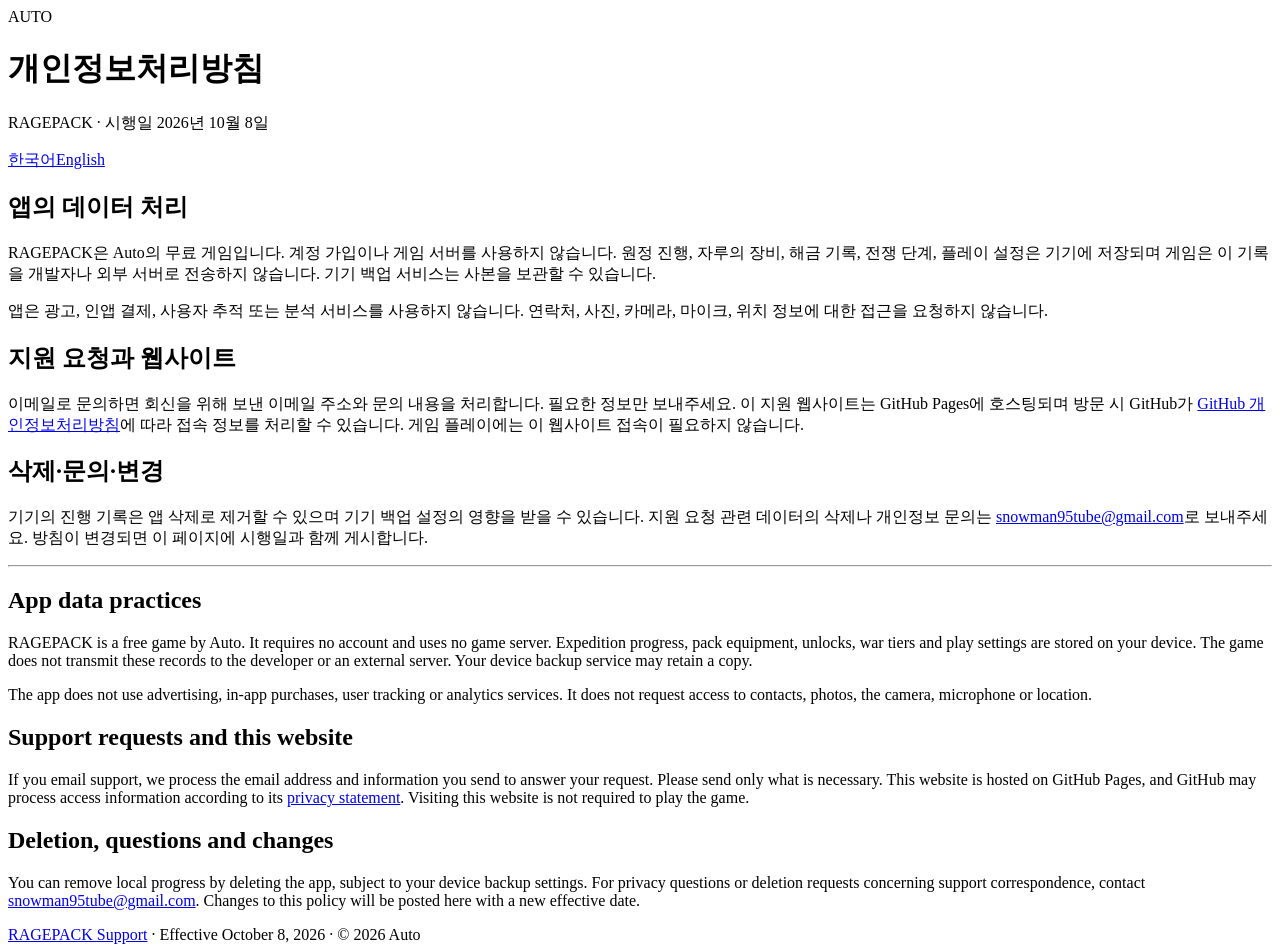
==== privacy.html @ 852b1fe8 "Publish RAGEPACK support and privacy pages" ====
<!doctype html>
<html lang="ko"><head><meta charset="utf-8"><meta name="viewport" content="width=device-width,initial-scale=1"><title>RAGEPACK 개인정보처리방침 · Auto</title><meta name="description" content="RAGEPACK privacy policy."><link rel="stylesheet" href="style.css"></head><body><main>
<header><div class="brand">AUTO</div><h1>개인정보처리방침</h1><p class="subtle">RAGEPACK · 시행일 2026년 10월 8일</p><nav aria-label="Languages"><a href="#korean">한국어</a><a href="#english">English</a></nav></header>
<section id="korean" lang="ko"><h2>앱의 데이터 처리</h2><p>RAGEPACK은 Auto의 무료 게임입니다. 계정 가입이나 게임 서버를 사용하지 않습니다. 원정 진행, 자루의 장비, 해금 기록, 전쟁 단계, 플레이 설정은 기기에 저장되며 게임은 이 기록을 개발자나 외부 서버로 전송하지 않습니다. 기기 백업 서비스는 사본을 보관할 수 있습니다.</p><p>앱은 광고, 인앱 결제, 사용자 추적 또는 분석 서비스를 사용하지 않습니다. 연락처, 사진, 카메라, 마이크, 위치 정보에 대한 접근을 요청하지 않습니다.</p>
<h2>지원 요청과 웹사이트</h2><p>이메일로 문의하면 회신을 위해 보낸 이메일 주소와 문의 내용을 처리합니다. 필요한 정보만 보내주세요. 이 지원 웹사이트는 GitHub Pages에 호스팅되며 방문 시 GitHub가 <a href="https://docs.github.com/en/site-policy/privacy-policies/github-general-privacy-statement">GitHub 개인정보처리방침</a>에 따라 접속 정보를 처리할 수 있습니다. 게임 플레이에는 이 웹사이트 접속이 필요하지 않습니다.</p>
<h2>삭제·문의·변경</h2><p>기기의 진행 기록은 앱 삭제로 제거할 수 있으며 기기 백업 설정의 영향을 받을 수 있습니다. 지원 요청 관련 데이터의 삭제나 개인정보 문의는 <a href="mailto:snowman95tube@gmail.com">snowman95tube@gmail.com</a>로 보내주세요. 방침이 변경되면 이 페이지에 시행일과 함께 게시합니다.</p></section>
<hr><section id="english" lang="en"><h2>App data practices</h2><p>RAGEPACK is a free game by Auto. It requires no account and uses no game server. Expedition progress, pack equipment, unlocks, war tiers and play settings are stored on your device. The game does not transmit these records to the developer or an external server. Your device backup service may retain a copy.</p><p>The app does not use advertising, in-app purchases, user tracking or analytics services. It does not request access to contacts, photos, the camera, microphone or location.</p>
<h2>Support requests and this website</h2><p>If you email support, we process the email address and information you send to answer your request. Please send only what is necessary. This website is hosted on GitHub Pages, and GitHub may process access information according to its <a href="https://docs.github.com/en/site-policy/privacy-policies/github-general-privacy-statement">privacy statement</a>. Visiting this website is not required to play the game.</p>
<h2>Deletion, questions and changes</h2><p>You can remove local progress by deleting the app, subject to your device backup settings. For privacy questions or deletion requests concerning support correspondence, contact <a href="mailto:snowman95tube@gmail.com">snowman95tube@gmail.com</a>. Changes to this policy will be posted here with a new effective date.</p></section>
<footer><a href="index.html">RAGEPACK Support</a> · Effective October 8, 2026 · © 2026 Auto</footer></main></body></html>
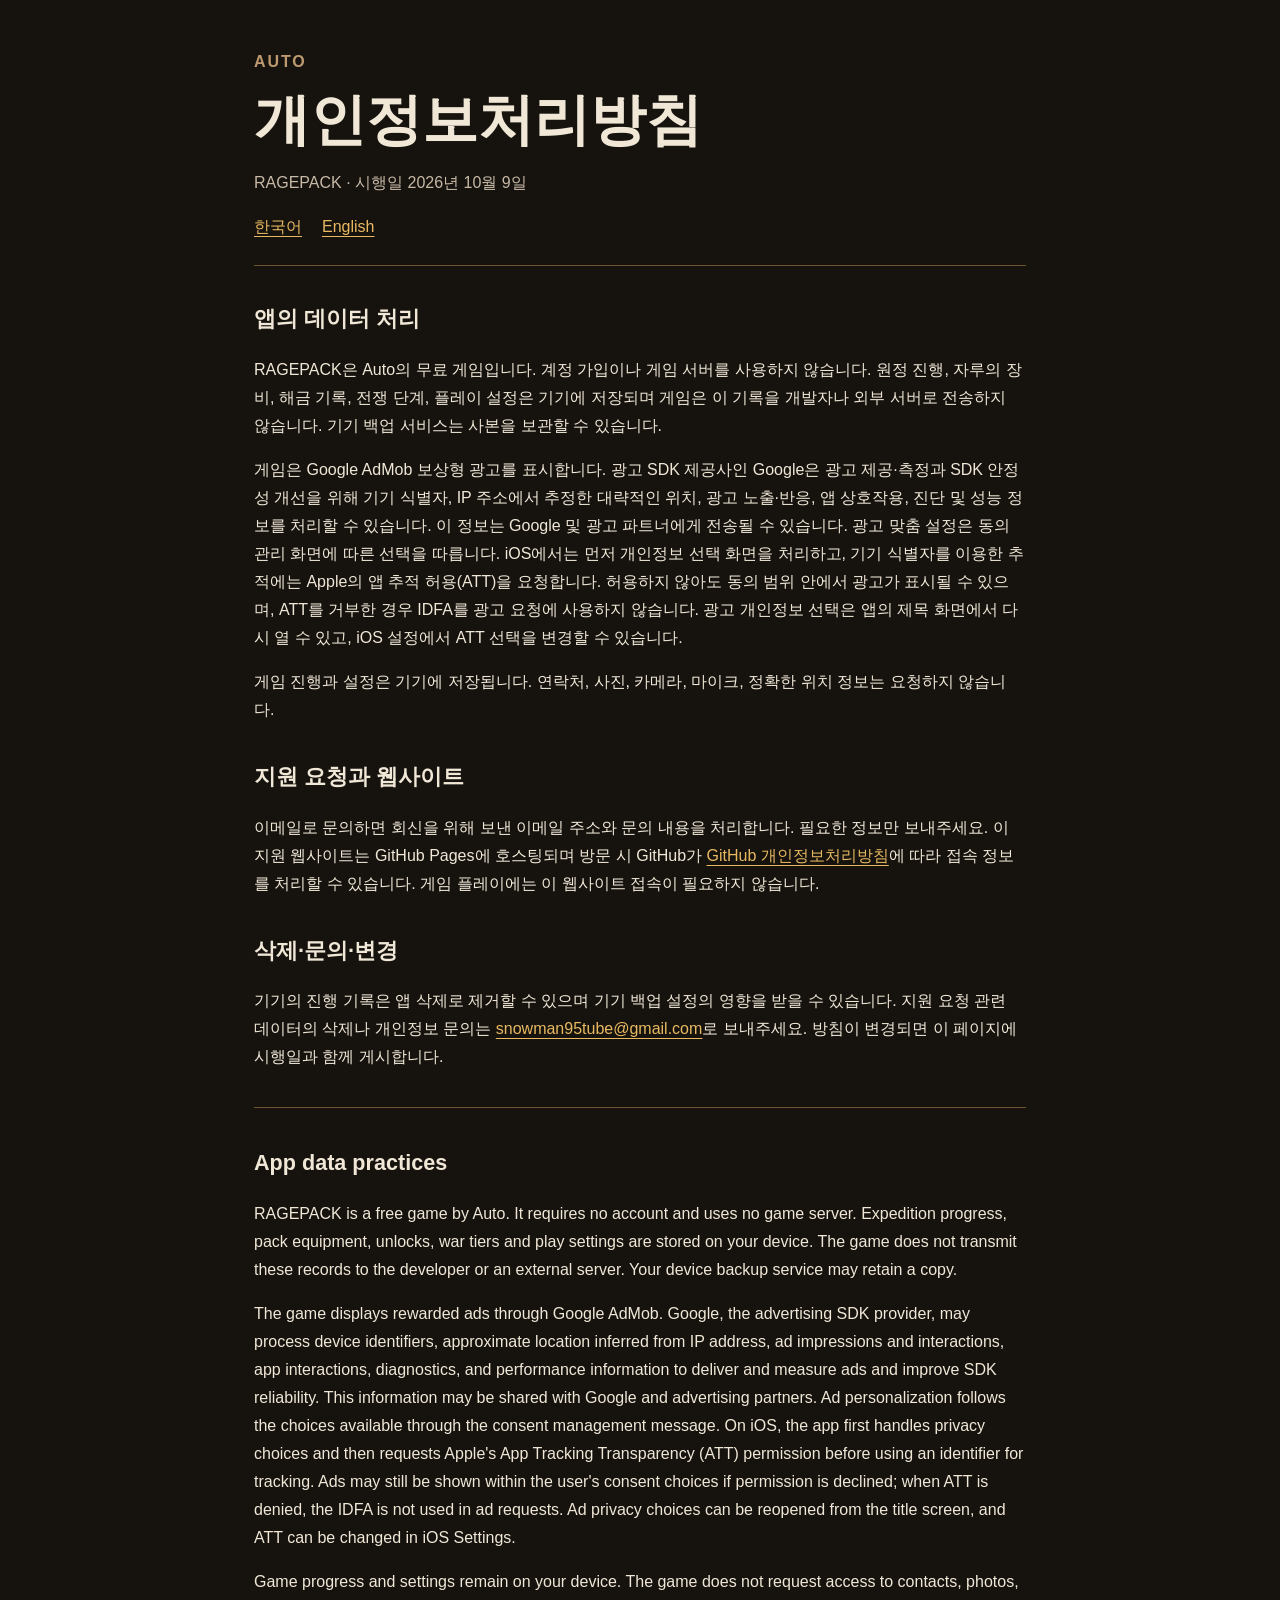
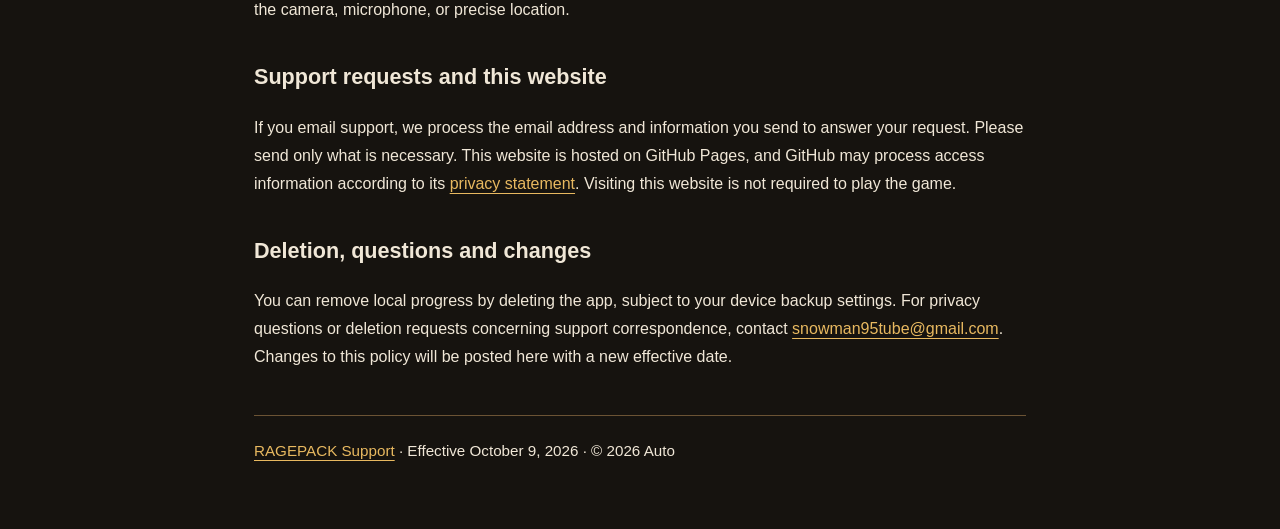
==== commit 8ce89244: "Update RAGEPACK ad privacy disclosures" ====
--- a/privacy.html
+++ b/privacy.html
@@ -1,10 +1,10 @@
 <!doctype html>
 <html lang="ko"><head><meta charset="utf-8"><meta name="viewport" content="width=device-width,initial-scale=1"><title>RAGEPACK 개인정보처리방침 · Auto</title><meta name="description" content="RAGEPACK privacy policy."><link rel="stylesheet" href="style.css"></head><body><main>
-<header><div class="brand">AUTO</div><h1>개인정보처리방침</h1><p class="subtle">RAGEPACK · 시행일 2026년 10월 8일</p><nav aria-label="Languages"><a href="#korean">한국어</a><a href="#english">English</a></nav></header>
-<section id="korean" lang="ko"><h2>앱의 데이터 처리</h2><p>RAGEPACK은 Auto의 무료 게임입니다. 계정 가입이나 게임 서버를 사용하지 않습니다. 원정 진행, 자루의 장비, 해금 기록, 전쟁 단계, 플레이 설정은 기기에 저장되며 게임은 이 기록을 개발자나 외부 서버로 전송하지 않습니다. 기기 백업 서비스는 사본을 보관할 수 있습니다.</p><p>앱은 광고, 인앱 결제, 사용자 추적 또는 분석 서비스를 사용하지 않습니다. 연락처, 사진, 카메라, 마이크, 위치 정보에 대한 접근을 요청하지 않습니다.</p>
+<header><div class="brand">AUTO</div><h1>개인정보처리방침</h1><p class="subtle">RAGEPACK · 시행일 2026년 10월 9일</p><nav aria-label="Languages"><a href="#korean">한국어</a><a href="#english">English</a></nav></header>
+<section id="korean" lang="ko"><h2>앱의 데이터 처리</h2><p>RAGEPACK은 Auto의 무료 게임입니다. 계정 가입이나 게임 서버를 사용하지 않습니다. 원정 진행, 자루의 장비, 해금 기록, 전쟁 단계, 플레이 설정은 기기에 저장되며 게임은 이 기록을 개발자나 외부 서버로 전송하지 않습니다. 기기 백업 서비스는 사본을 보관할 수 있습니다.</p><p>게임은 Google AdMob 보상형 광고를 표시합니다. 광고 SDK 제공사인 Google은 광고 제공·측정과 SDK 안정성 개선을 위해 기기 식별자, IP 주소에서 추정한 대략적인 위치, 광고 노출·반응, 앱 상호작용, 진단 및 성능 정보를 처리할 수 있습니다. 이 정보는 Google 및 광고 파트너에게 전송될 수 있습니다. 광고 맞춤 설정은 동의 관리 화면에 따른 선택을 따릅니다. iOS에서는 먼저 개인정보 선택 화면을 처리하고, 기기 식별자를 이용한 추적에는 Apple의 앱 추적 허용(ATT)을 요청합니다. 허용하지 않아도 동의 범위 안에서 광고가 표시될 수 있으며, ATT를 거부한 경우 IDFA를 광고 요청에 사용하지 않습니다. 광고 개인정보 선택은 앱의 제목 화면에서 다시 열 수 있고, iOS 설정에서 ATT 선택을 변경할 수 있습니다.</p><p>게임 진행과 설정은 기기에 저장됩니다. 연락처, 사진, 카메라, 마이크, 정확한 위치 정보는 요청하지 않습니다.</p>
 <h2>지원 요청과 웹사이트</h2><p>이메일로 문의하면 회신을 위해 보낸 이메일 주소와 문의 내용을 처리합니다. 필요한 정보만 보내주세요. 이 지원 웹사이트는 GitHub Pages에 호스팅되며 방문 시 GitHub가 <a href="https://docs.github.com/en/site-policy/privacy-policies/github-general-privacy-statement">GitHub 개인정보처리방침</a>에 따라 접속 정보를 처리할 수 있습니다. 게임 플레이에는 이 웹사이트 접속이 필요하지 않습니다.</p>
 <h2>삭제·문의·변경</h2><p>기기의 진행 기록은 앱 삭제로 제거할 수 있으며 기기 백업 설정의 영향을 받을 수 있습니다. 지원 요청 관련 데이터의 삭제나 개인정보 문의는 <a href="mailto:snowman95tube@gmail.com">snowman95tube@gmail.com</a>로 보내주세요. 방침이 변경되면 이 페이지에 시행일과 함께 게시합니다.</p></section>
-<hr><section id="english" lang="en"><h2>App data practices</h2><p>RAGEPACK is a free game by Auto. It requires no account and uses no game server. Expedition progress, pack equipment, unlocks, war tiers and play settings are stored on your device. The game does not transmit these records to the developer or an external server. Your device backup service may retain a copy.</p><p>The app does not use advertising, in-app purchases, user tracking or analytics services. It does not request access to contacts, photos, the camera, microphone or location.</p>
+<hr><section id="english" lang="en"><h2>App data practices</h2><p>RAGEPACK is a free game by Auto. It requires no account and uses no game server. Expedition progress, pack equipment, unlocks, war tiers and play settings are stored on your device. The game does not transmit these records to the developer or an external server. Your device backup service may retain a copy.</p><p>The game displays rewarded ads through Google AdMob. Google, the advertising SDK provider, may process device identifiers, approximate location inferred from IP address, ad impressions and interactions, app interactions, diagnostics, and performance information to deliver and measure ads and improve SDK reliability. This information may be shared with Google and advertising partners. Ad personalization follows the choices available through the consent management message. On iOS, the app first handles privacy choices and then requests Apple's App Tracking Transparency (ATT) permission before using an identifier for tracking. Ads may still be shown within the user's consent choices if permission is declined; when ATT is denied, the IDFA is not used in ad requests. Ad privacy choices can be reopened from the title screen, and ATT can be changed in iOS Settings.</p><p>Game progress and settings remain on your device. The game does not request access to contacts, photos, the camera, microphone, or precise location.</p>
 <h2>Support requests and this website</h2><p>If you email support, we process the email address and information you send to answer your request. Please send only what is necessary. This website is hosted on GitHub Pages, and GitHub may process access information according to its <a href="https://docs.github.com/en/site-policy/privacy-policies/github-general-privacy-statement">privacy statement</a>. Visiting this website is not required to play the game.</p>
 <h2>Deletion, questions and changes</h2><p>You can remove local progress by deleting the app, subject to your device backup settings. For privacy questions or deletion requests concerning support correspondence, contact <a href="mailto:snowman95tube@gmail.com">snowman95tube@gmail.com</a>. Changes to this policy will be posted here with a new effective date.</p></section>
-<footer><a href="index.html">RAGEPACK Support</a> · Effective October 8, 2026 · © 2026 Auto</footer></main></body></html>
+<footer><a href="index.html">RAGEPACK Support</a> · Effective October 9, 2026 · © 2026 Auto</footer></main></body></html>
--- a/style.css
+++ b/style.css
@@ -0,0 +1 @@
+:root{color-scheme:dark;font-family:-apple-system,BlinkMacSystemFont,"Segoe UI",sans-serif;background:#16130f;color:#f0e7d7}*{box-sizing:border-box}body{margin:0;line-height:1.75}main{max-width:820px;margin:auto;padding:48px 24px 64px}header{border-bottom:1px solid #6b5334;padding-bottom:24px}h1{font-size:clamp(2rem,6vw,3.5rem);line-height:1.2;margin:10px 0}h2{font-size:1.35rem;margin-top:34px}a{color:#e8b960;text-underline-offset:4px}a:focus-visible{outline:3px solid #e8b960;outline-offset:4px}.brand{color:#bd9970;letter-spacing:.12em;font-weight:700}.subtle{color:#c7b9a6}.card{background:#231c15;border:1px solid #6b5334;border-radius:12px;padding:20px 24px;margin:24px 0}nav{display:flex;gap:20px;flex-wrap:wrap}footer{border-top:1px solid #6b5334;margin-top:44px;padding-top:22px;font-size:.95rem}hr{border:0;border-top:1px solid #6b5334;margin:36px 0}
